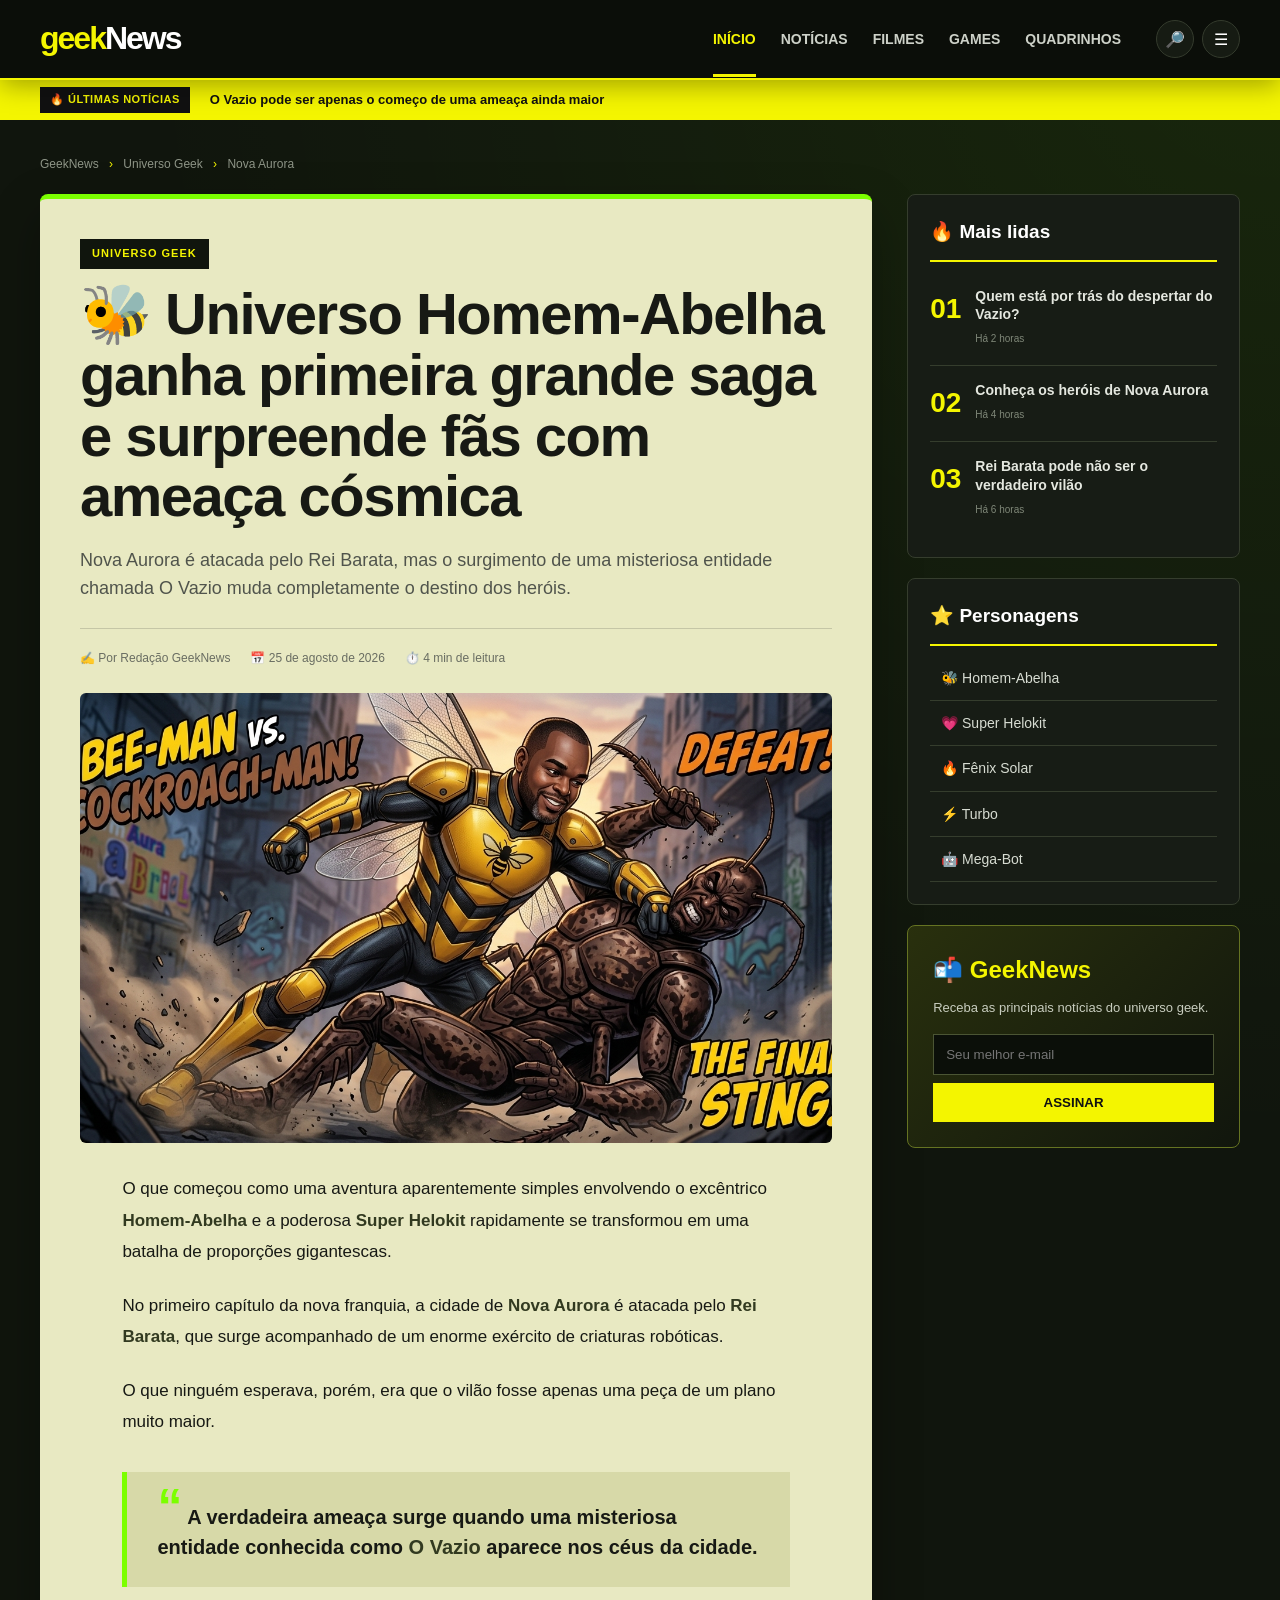
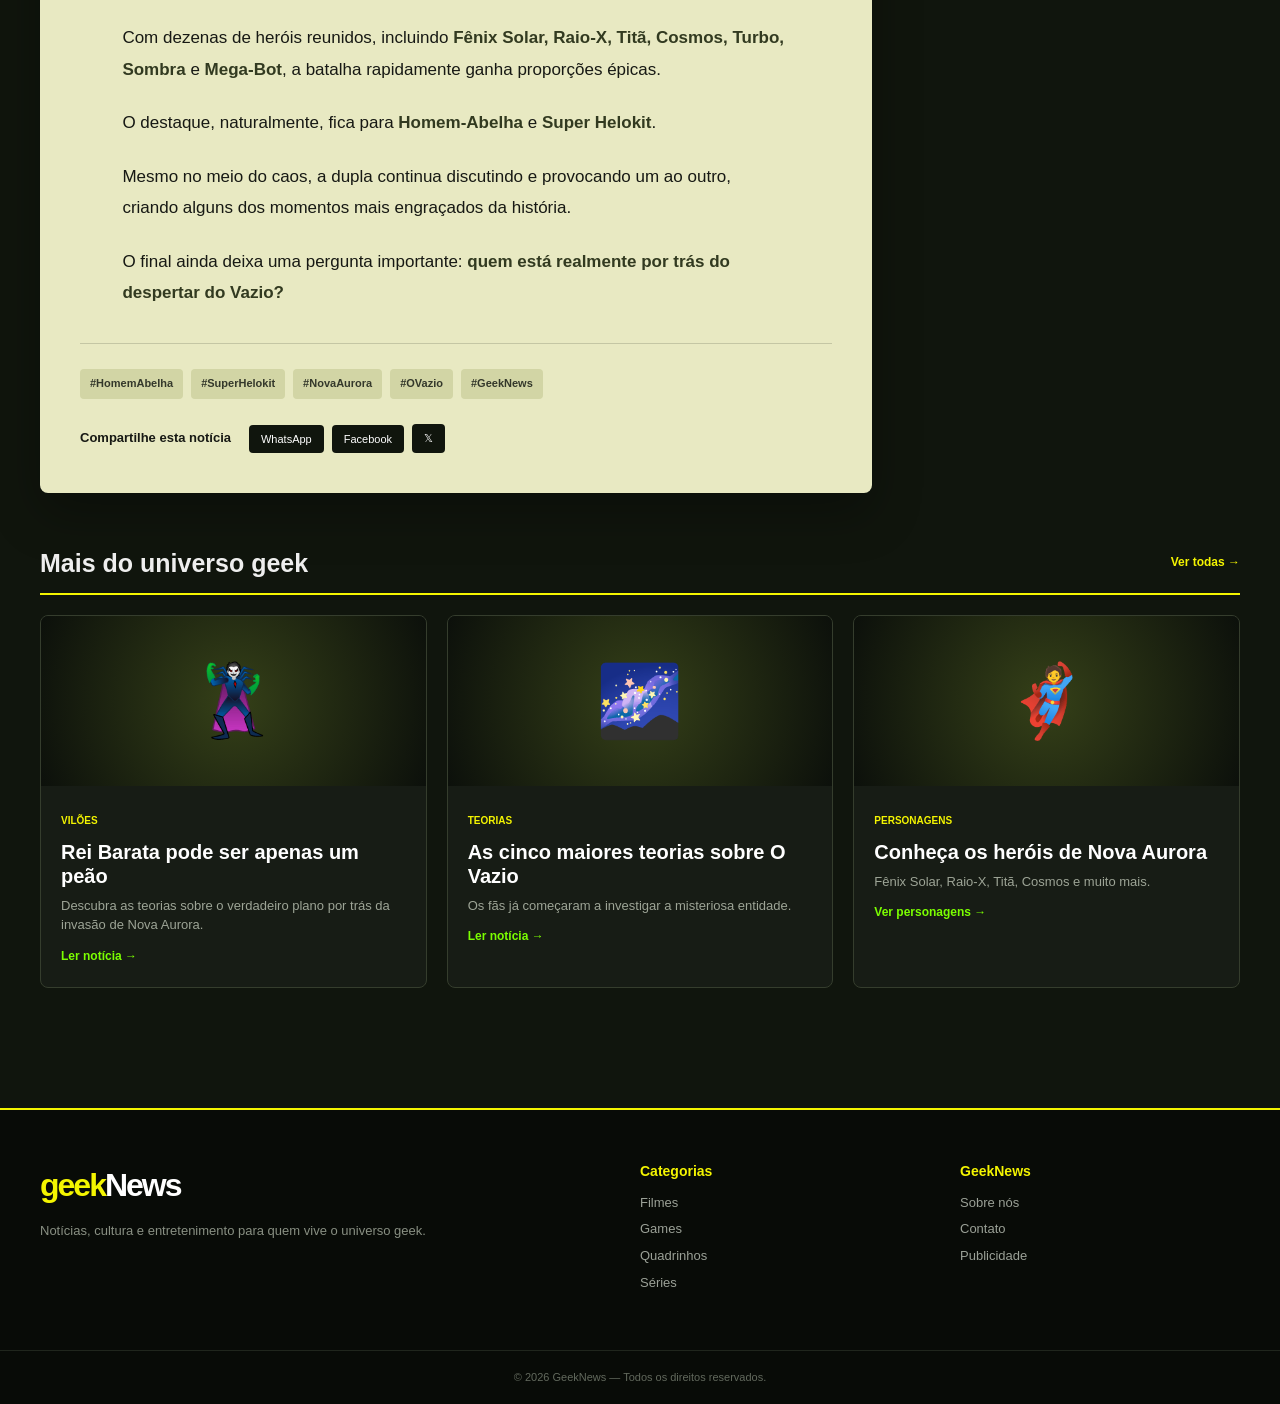
==== html/index.html @ ea69d35d "Atualização do site GeekNews Atualizando pagina Index e pagina 1." ====
<!DOCTYPE html>
<html lang="pt-br">

<head>
    <meta charset="UTF-8">
    <meta name="viewport" content="width=device-width, initial-scale=1.0">

    <title>GeekNews | Universo Homem-Abelha</title>

    <link rel="icon" type="image/png" sizes="30x30" href="images/logoNews.png">
    <link rel="stylesheet" href="styles/estilo.css">

    <meta name="description"
        content="GeekNews — notícias, cultura pop, filmes, séries, games e histórias do universo geek.">
</head>

<body>

    <!-- CABEÇALHO -->

    <header class="topo">

        <div class="container cabecalho">

            <a href="index.html" class="logo">
                <span>geek</span>News
            </a>

            <nav class="menu-principal">

                <a href="index.html" class="ativo">Início</a>
                <a href="page1.html">Notícias</a>
                <a href="page2.html">Filmes</a>
                <a href="page3.html">Games</a>
                <a href="page4.html">Quadrinhos</a>

            </nav>

            <div class="acoes">

                <button class="botao-busca" aria-label="Pesquisar">
                    🔎
                </button>

                <button class="botao-menu" aria-label="Menu">
                    ☰
                </button>

            </div>

        </div>

    </header>


    <!-- BARRA DE ÚLTIMAS NOTÍCIAS -->

    <div class="breaking">

        <div class="container breaking-conteudo">

            <strong>🔥 ÚLTIMAS NOTÍCIAS</strong>

            <span>
                O Vazio pode ser apenas o começo de uma ameaça ainda maior
            </span>

        </div>

    </div>


    <!-- CONTEÚDO -->

    <main class="container principal">

        <!-- CAMINHO DA NOTÍCIA -->

        <div class="breadcrumb">

            GeekNews
            <span>›</span>
            Universo Geek
            <span>›</span>
            Nova Aurora

        </div>


        <div class="layout">


            <!-- NOTÍCIA PRINCIPAL -->

            <article class="noticia">

                <div class="categoria">
                    UNIVERSO GEEK
                </div>

                <h1>
                    🐝 Universo Homem-Abelha ganha primeira grande saga e surpreende fãs com ameaça cósmica
                </h1>

                <p class="subtitulo">
                    Nova Aurora é atacada pelo Rei Barata, mas o surgimento de uma misteriosa entidade chamada
                    O Vazio muda completamente o destino dos heróis.
                </p>


                <div class="informacoes">

                    <span>✍️ Por Redação GeekNews</span>

                    <span>📅 25 de agosto de 2026</span>

                    <span>⏱️ 4 min de leitura</span>

                </div>


                <!-- IMAGEM -->

                <div class="imagem-noticia">

                    <img
                        src="images/homeAbelha.jpg"
                        alt="Homem-Abelha e Super Helokit enfrentando uma ameaça em Nova Aurora">

                </div>


                <!-- TEXTO -->

                <div class="texto">

                    <p>
                        O que começou como uma aventura aparentemente simples envolvendo o excêntrico
                        <strong>Homem-Abelha</strong> e a poderosa <strong>Super Helokit</strong>
                        rapidamente se transformou em uma batalha de proporções gigantescas.
                    </p>

                    <p>
                        No primeiro capítulo da nova franquia, a cidade de
                        <strong>Nova Aurora</strong> é atacada pelo
                        <strong>Rei Barata</strong>, que surge acompanhado de um enorme exército
                        de criaturas robóticas.
                    </p>

                    <p>
                        O que ninguém esperava, porém, era que o vilão fosse apenas uma peça
                        de um plano muito maior.
                    </p>


                    <div class="citacao">

                        <span>“</span>

                        A verdadeira ameaça surge quando uma misteriosa entidade conhecida como
                        <strong>O Vazio</strong> aparece nos céus da cidade.

                    </div>


                    <p>
                        Com dezenas de heróis reunidos, incluindo
                        <strong>Fênix Solar, Raio-X, Titã, Cosmos, Turbo, Sombra</strong>
                        e <strong>Mega-Bot</strong>, a batalha rapidamente ganha proporções épicas.
                    </p>

                    <p>
                        O destaque, naturalmente, fica para
                        <strong>Homem-Abelha</strong> e
                        <strong>Super Helokit</strong>.
                    </p>

                    <p>
                        Mesmo no meio do caos, a dupla continua discutindo e provocando um ao outro,
                        criando alguns dos momentos mais engraçados da história.
                    </p>

                    <p>
                        O final ainda deixa uma pergunta importante:
                        <strong>quem está realmente por trás do despertar do Vazio?</strong>
                    </p>

                </div>


                <!-- TAGS -->

                <div class="tags">

                    <span>#HomemAbelha</span>
                    <span>#SuperHelokit</span>
                    <span>#NovaAurora</span>
                    <span>#OVazio</span>
                    <span>#GeekNews</span>

                </div>


                <!-- COMPARTILHAMENTO -->

                <div class="compartilhar">

                    <strong>Compartilhe esta notícia</strong>

                    <button>WhatsApp</button>
                    <button>Facebook</button>
                    <button>𝕏</button>

                </div>

            </article>


            <!-- SIDEBAR -->

            <aside class="sidebar">


                <!-- MAIS LIDAS -->

                <section class="box-sidebar">

                    <h2>🔥 Mais lidas</h2>

                    <article class="mini-noticia">

                        <span>01</span>

                        <div>
                            <h3>
                                Quem está por trás do despertar do Vazio?
                            </h3>

                            <small>
                                Há 2 horas
                            </small>
                        </div>

                    </article>


                    <article class="mini-noticia">

                        <span>02</span>

                        <div>
                            <h3>
                                Conheça os heróis de Nova Aurora
                            </h3>

                            <small>
                                Há 4 horas
                            </small>
                        </div>

                    </article>


                    <article class="mini-noticia">

                        <span>03</span>

                        <div>
                            <h3>
                                Rei Barata pode não ser o verdadeiro vilão
                            </h3>

                            <small>
                                Há 6 horas
                            </small>
                        </div>

                    </article>

                </section>


                <!-- PERSONAGENS -->

                <section class="box-sidebar personagens">

                    <h2>⭐ Personagens</h2>

                    <a href="#">
                        🐝 Homem-Abelha
                    </a>

                    <a href="#">
                        💗 Super Helokit
                    </a>

                    <a href="#">
                        🔥 Fênix Solar
                    </a>

                    <a href="#">
                        ⚡ Turbo
                    </a>

                    <a href="#">
                        🤖 Mega-Bot
                    </a>

                </section>


                <!-- NEWSLETTER -->

                <section class="newsletter">

                    <h2>📬 GeekNews</h2>

                    <p>
                        Receba as principais notícias do universo geek.
                    </p>

                    <input
                        type="email"
                        placeholder="Seu melhor e-mail">

                    <button>
                        ASSINAR
                    </button>

                </section>

            </aside>

        </div>


        <!-- OUTRAS NOTÍCIAS -->

        <section class="outras-noticias">

            <div class="titulo-secao">

                <h2>Mais do universo geek</h2>

                <a href="#">
                    Ver todas →
                </a>

            </div>


            <div class="cards">


                <article class="card">

                    <div class="card-imagem">
                        🦹
                    </div>

                    <div class="card-conteudo">

                        <span>VILÕES</span>

                        <h3>
                            Rei Barata pode ser apenas um peão
                        </h3>

                        <p>
                            Descubra as teorias sobre o verdadeiro plano
                            por trás da invasão de Nova Aurora.
                        </p>

                        <a href="#">
                            Ler notícia →
                        </a>

                    </div>

                </article>


                <article class="card">

                    <div class="card-imagem">
                        🌌
                    </div>

                    <div class="card-conteudo">

                        <span>TEORIAS</span>

                        <h3>
                            As cinco maiores teorias sobre O Vazio
                        </h3>

                        <p>
                            Os fãs já começaram a investigar a misteriosa
                            entidade.
                        </p>

                        <a href="#">
                            Ler notícia →
                        </a>

                    </div>

                </article>


                <article class="card">

                    <div class="card-imagem">
                        🦸
                    </div>

                    <div class="card-conteudo">

                        <span>PERSONAGENS</span>

                        <h3>
                            Conheça os heróis de Nova Aurora
                        </h3>

                        <p>
                            Fênix Solar, Raio-X, Titã, Cosmos e muito mais.
                        </p>

                        <a href="#">
                            Ver personagens →
                        </a>

                    </div>

                </article>

            </div>

        </section>

    </main>


    <!-- RODAPÉ -->

    <footer>

        <div class="container footer-conteudo">

            <div>

                <div class="logo">
                    <span>geek</span>News
                </div>

                <p>
                    Notícias, cultura e entretenimento para quem vive
                    o universo geek.
                </p>

            </div>


            <div>

                <h3>Categorias</h3>

                <a href="#">Filmes</a>
                <a href="#">Games</a>
                <a href="#">Quadrinhos</a>
                <a href="#">Séries</a>

            </div>


            <div>

                <h3>GeekNews</h3>

                <a href="#">Sobre nós</a>
                <a href="#">Contato</a>
                <a href="#">Publicidade</a>

            </div>

        </div>


        <div class="copyright">

            © 2026 GeekNews — Todos os direitos reservados.

        </div>

    </footer>

</body>

</html>
---- html/styles/estilo.css ----
:root {

    --cor-principal: #10150d;
    --cor-secundaria: #f4f500;
    --cor-destaque: #7bff00;

    --cor-fundo: #e8e9c2;

    --cor-texto: #171914;
    --cor-texto-claro: #eeeeee;
    --cor-texto-suave: #aeb4a7;

    --cor-painel: #171c15;
    --cor-painel-2: #20261c;

    --cor-borda: #353d2d;

    --cor-botoes: #f4f500;

    --curvatura: 8px;

    --largura: 1200px;
}


/* =========================
   RESET
========================= */

* {
    margin: 0;
    padding: 0;
    box-sizing: border-box;
}


html {
    scroll-behavior: smooth;
}


body {

    margin: 0;

    background:
        radial-gradient(
            circle at top right,
            rgba(123, 255, 0, 0.08),
            transparent 35%
        ),
        var(--cor-principal);

    color: var(--cor-texto-claro);

    font-family:
        Arial,
        Helvetica,
        sans-serif;

    line-height: 1.6;
}


img {
    max-width: 100%;
    display: block;
}


a {
    color: inherit;
    text-decoration: none;
}


button {
    font-family: inherit;
    cursor: pointer;
}


.container {

    width: min(
        var(--largura),
        calc(100% - 40px)
    );

    margin: auto;
}


/* =========================
   HEADER
========================= */

.topo {

    position: sticky;

    top: 0;

    z-index: 100;

    background: #0b0e09;

    border-bottom:
        2px solid var(--cor-secundaria);

    box-shadow:
        0 5px 25px rgba(0, 0, 0, .35);
}


.cabecalho {

    min-height: 78px;

    display: flex;

    align-items: center;

    gap: 35px;
}


/* LOGO */

.logo {

    font-size: 32px;

    font-weight: 900;

    letter-spacing: -2px;

    white-space: nowrap;

    color: white;
}


.logo span {

    color: white;
}


.logo::first-letter {

    color: var(--cor-secundaria);
}


.logo span {

    color: var(--cor-secundaria);
}


/* MENU */

.menu-principal {

    display: flex;

    align-items: center;

    gap: 25px;

    margin-left: auto;
}


.menu-principal a {

    position: relative;

    padding: 27px 0;

    color: #cdd1c8;

    font-size: 14px;

    font-weight: 700;

    text-transform: uppercase;
}


.menu-principal a:hover,
.menu-principal a.ativo {

    color: var(--cor-secundaria);
}


.menu-principal a.ativo::after {

    content: "";

    position: absolute;

    bottom: 0;

    left: 0;

    width: 100%;

    height: 3px;

    background: var(--cor-secundaria);
}


/* AÇÕES */

.acoes {

    display: flex;

    gap: 8px;
}


.botao-busca,
.botao-menu {

    width: 38px;

    height: 38px;

    border: 1px solid #343b2d;

    border-radius: 50%;

    background: #161b13;

    color: white;

    font-size: 16px;
}


.botao-busca:hover,
.botao-menu:hover {

    background: var(--cor-secundaria);

    color: #111;
}


/* =========================
   BREAKING NEWS
========================= */

.breaking {

    background: var(--cor-secundaria);

    color: #111;

    font-size: 13px;

    font-weight: 600;
}


.breaking-conteudo {

    min-height: 40px;

    display: flex;

    align-items: center;

    gap: 20px;
}


.breaking strong {

    background: #111;

    color: var(--cor-secundaria);

    padding: 4px 10px;

    font-size: 11px;

    letter-spacing: .5px;
}


/* =========================
   MAIN
========================= */

.principal {

    padding-top: 35px;

    padding-bottom: 70px;
}


/* BREADCRUMB */

.breadcrumb {

    color: #8e9587;

    font-size: 12px;

    margin-bottom: 20px;
}


.breadcrumb span {

    color: var(--cor-secundaria);

    margin: 0 7px;
}


/* =========================
   LAYOUT
========================= */

.layout {

    display: grid;

    grid-template-columns:
        minmax(0, 2fr)
        minmax(280px, .8fr);

    gap: 35px;

    align-items: start;
}


/* =========================
   NOTÍCIA
========================= */

.noticia {

    background: var(--cor-fundo);

    color: var(--cor-texto);

    padding: 40px;

    border-radius: var(--curvatura);

    border-top:
        5px solid var(--cor-destaque);

    box-shadow:
        0 20px 50px rgba(0, 0, 0, .3);
}


/* CATEGORIA */

.categoria {

    display: inline-block;

    background: var(--cor-principal);

    color: var(--cor-secundaria);

    padding: 6px 12px;

    font-size: 11px;

    font-weight: 900;

    letter-spacing: 1px;

    margin-bottom: 15px;
}


/* TÍTULO */

.noticia h1 {

    font-size: clamp(
        34px,
        5vw,
        58px
    );

    line-height: 1.05;

    letter-spacing: -1.5px;

    margin-bottom: 20px;
}


.subtitulo {

    color: #50544c;

    font-size: 18px;

    line-height: 1.55;

    margin-bottom: 20px;

    border-bottom: 1px solid #c5c6a6;

    padding-bottom: 25px;
}


/* INFORMAÇÕES */

.informacoes {

    display: flex;

    flex-wrap: wrap;

    gap: 20px;

    color: #696d62;

    font-size: 12px;

    margin-bottom: 25px;
}


/* IMAGEM */

.imagem-noticia {

    width: 100%;

    min-height: 400px;

    margin-bottom: 30px;

    overflow: hidden;

    border-radius: 6px;

    background: #222;
}


.imagem-noticia img {

    width: 100%;

    height: 450px;

    object-fit: cover;
}


/* TEXTO */

.texto {

    max-width: 75ch;

    margin: auto;
}


.texto p {

    width: auto;

    margin-bottom: 22px;

    font-size: 17px;

    line-height: 1.85;
}


.texto strong {

    color: #323a20;
}


/* CITAÇÃO */

.citacao {

    margin: 35px 0;

    padding: 25px 30px;

    background: #d7d9a8;

    border-left:
        5px solid var(--cor-destaque);

    font-size: 20px;

    font-weight: 600;

    line-height: 1.5;
}


.citacao span {

    font-size: 50px;

    line-height: 20px;

    color: var(--cor-destaque);
}


/* TAGS */

.tags {

    display: flex;

    flex-wrap: wrap;

    gap: 8px;

    margin-top: 35px;

    padding-top: 25px;

    border-top: 1px solid #c4c6a4;
}


.tags span {

    background: #d2d5a5;

    color: #34382b;

    padding: 6px 10px;

    border-radius: 4px;

    font-size: 11px;

    font-weight: 700;
}


/* COMPARTILHAR */

.compartilhar {

    display: flex;

    align-items: center;

    flex-wrap: wrap;

    gap: 8px;

    margin-top: 25px;
}


.compartilhar strong {

    margin-right: 10px;

    font-size: 13px;
}


.compartilhar button {

    border: 0;

    background: var(--cor-principal);

    color: white;

    padding: 8px 12px;

    border-radius: 4px;

    font-size: 11px;
}


.compartilhar button:hover {

    background: var(--cor-destaque);

    color: #111;
}


/* =========================
   SIDEBAR
========================= */

.sidebar {

    display: flex;

    flex-direction: column;

    gap: 20px;
}


.box-sidebar {

    background: var(--cor-painel);

    border:
        1px solid var(--cor-borda);

    padding: 22px;

    border-radius: var(--curvatura);
}


.box-sidebar h2 {

    font-size: 19px;

    color: white;

    border-bottom:
        2px solid var(--cor-secundaria);

    padding-bottom: 12px;

    margin-bottom: 10px;
}


/* MAIS LIDAS */

.mini-noticia {

    display: flex;

    gap: 14px;

    padding: 15px 0;

    border-bottom:
        1px solid var(--cor-borda);
}


.mini-noticia:last-child {

    border-bottom: 0;
}


.mini-noticia > span {

    font-size: 28px;

    font-weight: 900;

    color: var(--cor-secundaria);
}


.mini-noticia h3 {

    color: #e4e7df;

    font-size: 14px;

    line-height: 1.35;
}


.mini-noticia small {

    color: #7f8778;

    font-size: 10px;
}


/* PERSONAGENS */

.personagens a {

    display: block;

    padding: 11px;

    border-bottom:
        1px solid var(--cor-borda);

    color: #d7dcd2;

    font-size: 14px;
}


.personagens a:hover {

    color: var(--cor-secundaria);

    padding-left: 16px;
}


/* NEWSLETTER */

.newsletter {

    padding: 25px;

    background:
        linear-gradient(
            135deg,
            #29300d,
            #11160d
        );

    border:
        1px solid #657322;

    border-radius: var(--curvatura);
}


.newsletter h2 {

    color: var(--cor-secundaria);

    margin-bottom: 8px;
}


.newsletter p {

    color: #c8cdbf;

    font-size: 13px;

    margin-bottom: 15px;
}


.newsletter input {

    width: 100%;

    padding: 12px;

    border: 1px solid #4b5534;

    background: #0b0f09;

    color: white;

    outline: none;

    margin-bottom: 8px;
}


.newsletter button {

    width: 100%;

    padding: 12px;

    border: 0;

    background: var(--cor-secundaria);

    font-weight: 900;

    color: #111;
}


/* =========================
   MAIS NOTÍCIAS
========================= */

.outras-noticias {

    margin-top: 50px;
}


.titulo-secao {

    display: flex;

    justify-content: space-between;

    align-items: center;

    border-bottom:
        2px solid var(--cor-secundaria);

    margin-bottom: 20px;

    padding-bottom: 10px;
}


.titulo-secao h2 {

    font-size: 25px;
}


.titulo-secao a {

    color: var(--cor-secundaria);

    font-size: 12px;

    font-weight: 700;
}


.cards {

    display: grid;

    grid-template-columns:
        repeat(3, 1fr);

    gap: 20px;
}


.card {

    background: var(--cor-painel);

    border:
        1px solid var(--cor-borda);

    border-radius: var(--curvatura);

    overflow: hidden;

    transition:
        transform .2s,
        border-color .2s;
}


.card:hover {

    transform: translateY(-5px);

    border-color: var(--cor-secundaria);
}


.card-imagem {

    height: 170px;

    display: grid;

    place-items: center;

    font-size: 70px;

    background:
        radial-gradient(
            circle,
            #354018,
            #0c100b
        );
}


.card-conteudo {

    padding: 20px;
}


.card-conteudo > span {

    color: var(--cor-secundaria);

    font-size: 10px;

    font-weight: 900;
}


.card h3 {

    color: white;

    font-size: 20px;

    line-height: 1.2;

    margin: 8px 0;
}


.card p {

    color: #9da496;

    font-size: 13px;

    line-height: 1.5;
}


.card a {

    display: inline-block;

    margin-top: 12px;

    color: var(--cor-destaque);

    font-size: 12px;

    font-weight: 800;
}


/* =========================
   FOOTER
========================= */

footer {

    background: #080b07;

    border-top:
        2px solid var(--cor-secundaria);

    margin-top: 50px;
}


.footer-conteudo {

    padding: 50px 0;

    display: grid;

    grid-template-columns:
        2fr 1fr 1fr;

    gap: 40px;
}


.footer-conteudo p {

    max-width: 400px;

    color: #899083;

    font-size: 13px;

    margin-top: 10px;
}


.footer-conteudo h3 {

    color: var(--cor-secundaria);

    margin-bottom: 10px;

    font-size: 14px;
}


.footer-conteudo a {

    display: block;

    color: #9ba197;

    font-size: 13px;

    margin-bottom: 6px;
}


.footer-conteudo a:hover {

    color: white;
}


.copyright {

    padding: 18px;

    text-align: center;

    border-top: 1px solid #20261d;

    color: #62695d;

    font-size: 11px;
}


/* =========================
   RESPONSIVIDADE
========================= */

@media (max-width: 950px) {

    .menu-principal {

        gap: 12px;
    }

    .menu-principal a {

        font-size: 11px;
    }

    .layout {

        grid-template-columns: 1fr;
    }

    .sidebar {

        display: grid;

        grid-template-columns:
            1fr 1fr;
    }

    .newsletter {

        grid-column: span 2;
    }

}


@media (max-width: 700px) {

    .container {

        width:
            calc(100% - 25px);
    }


    .cabecalho {

        min-height: 65px;
    }


    .menu-principal {

        display: none;
    }


    .logo {

        font-size: 27px;
    }


    .breaking-conteudo {

        flex-direction: column;

        align-items: flex-start;

        gap: 5px;

        padding: 8px 0;
    }


    .noticia {

        padding: 22px;
    }


    .noticia h1 {

        font-size: 35px;
    }


    .subtitulo {

        font-size: 16px;
    }


    .imagem-noticia {

        min-height: 250px;
    }


    .imagem-noticia img {

        height: 280px;
    }


    .texto p {

        font-size: 16px;
    }


    .sidebar {

        grid-template-columns: 1fr;
    }


    .newsletter {

        grid-column: auto;
    }


    .cards {

        grid-template-columns: 1fr;
    }


    .footer-conteudo {

        grid-template-columns: 1fr;

        padding: 35px 0;
    }

}
/* Container do Carrossel */
.carrossel-container {
    position: relative;
    display: flex;
    align-items: center;
    max-width: 100%;
}

.carrossel-track-container {
    overflow: hidden;
    width: 100%;
}

.grid-noticias {
    display: flex;
    gap: 20px;
    transition: transform 0.4s ease-in-out;
}

/* Garante tamanho uniforme dos Cards */
.card {
    min-width: calc(33.333% - 14px); /* Exibe 3 por vez no Desktop */
    box-sizing: border-box;
}

/* Botões de Navegação */
.carrossel-btn {
    position: absolute;
    top: 50%;
    transform: translateY(-50%);
    background: rgba(0, 0, 0, 0.7);
    color: #fff;
    border: none;
    font-size: 1.5rem;
    padding: 10px 15px;
    cursor: pointer;
    z-index: 10;
    border-radius: 50%;
}

.btn-prev { left: -15px; }
.btn-next { right: -15px; }

/* Responsividade para Telas Menores */
@media (max-width: 768px) {
    .card {
        min-width: 100%; /* Exibe 1 notícia por vez no Mobile */
    }
}
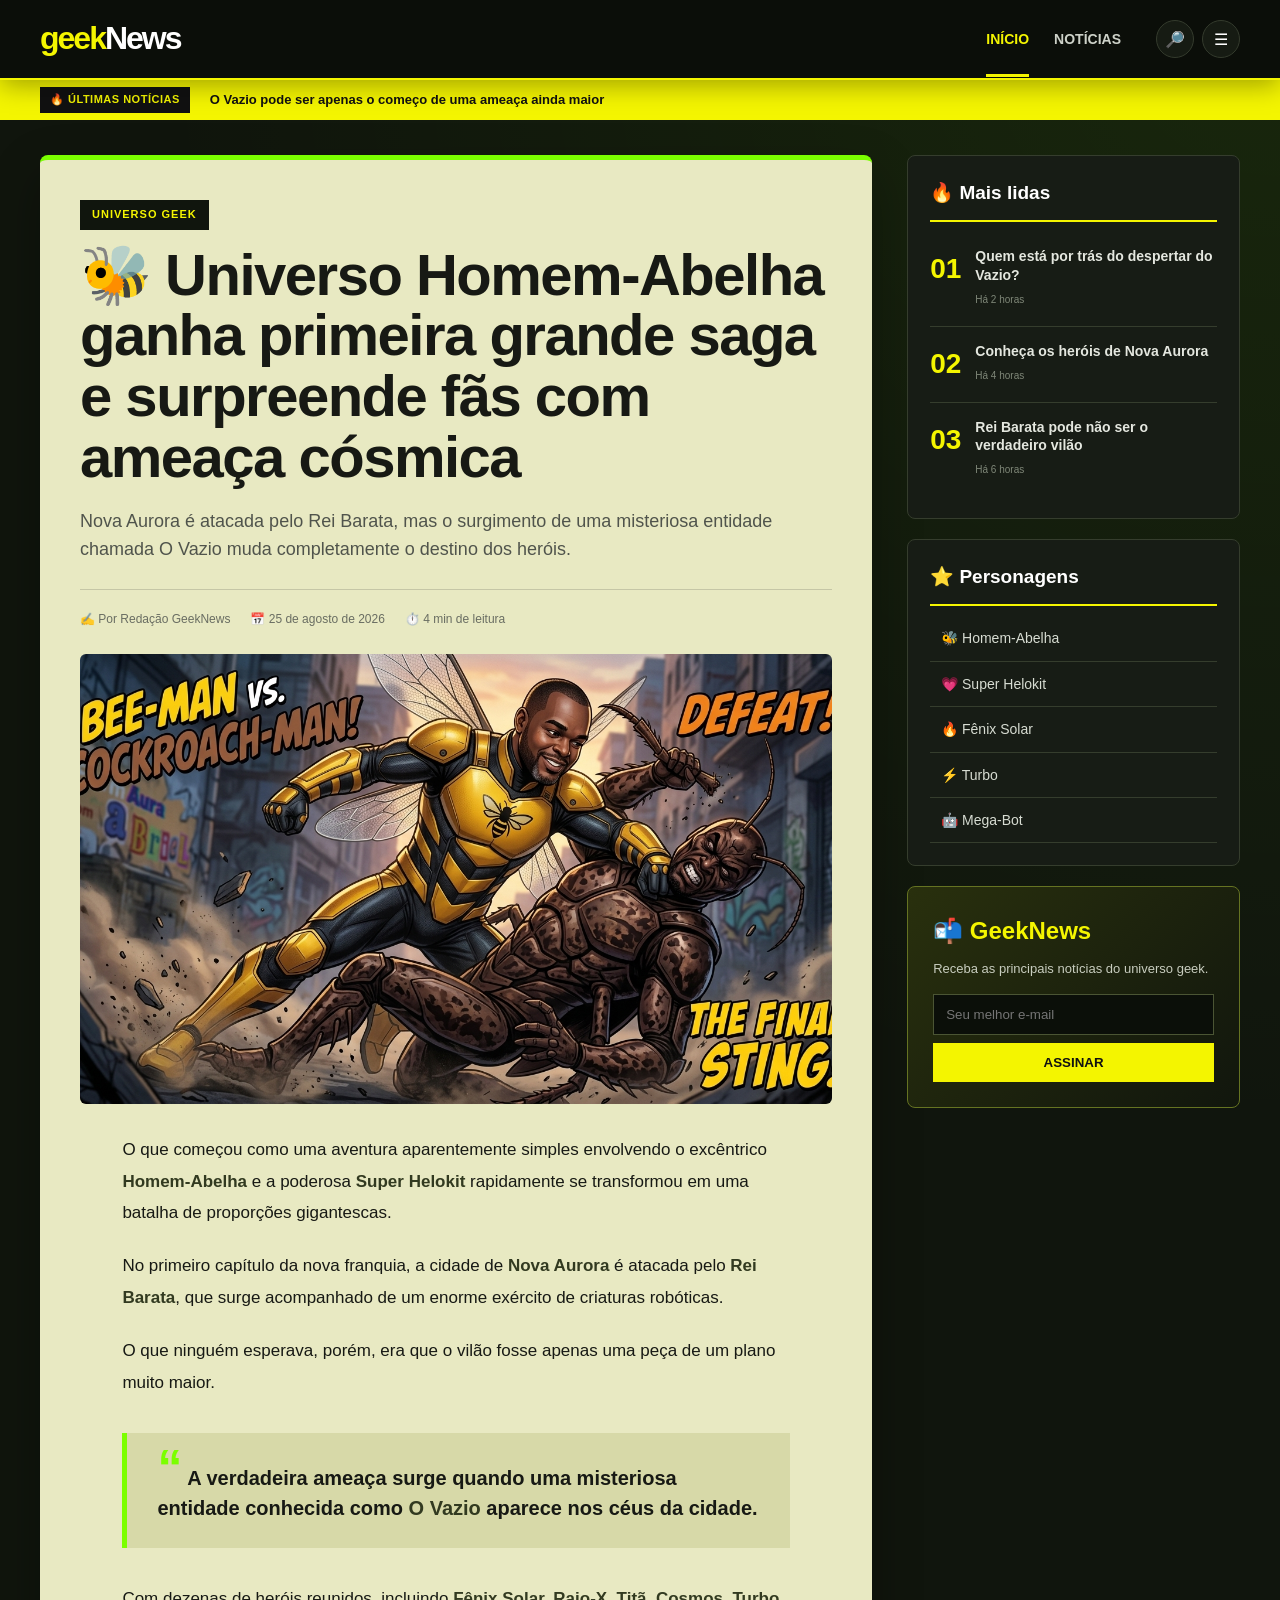
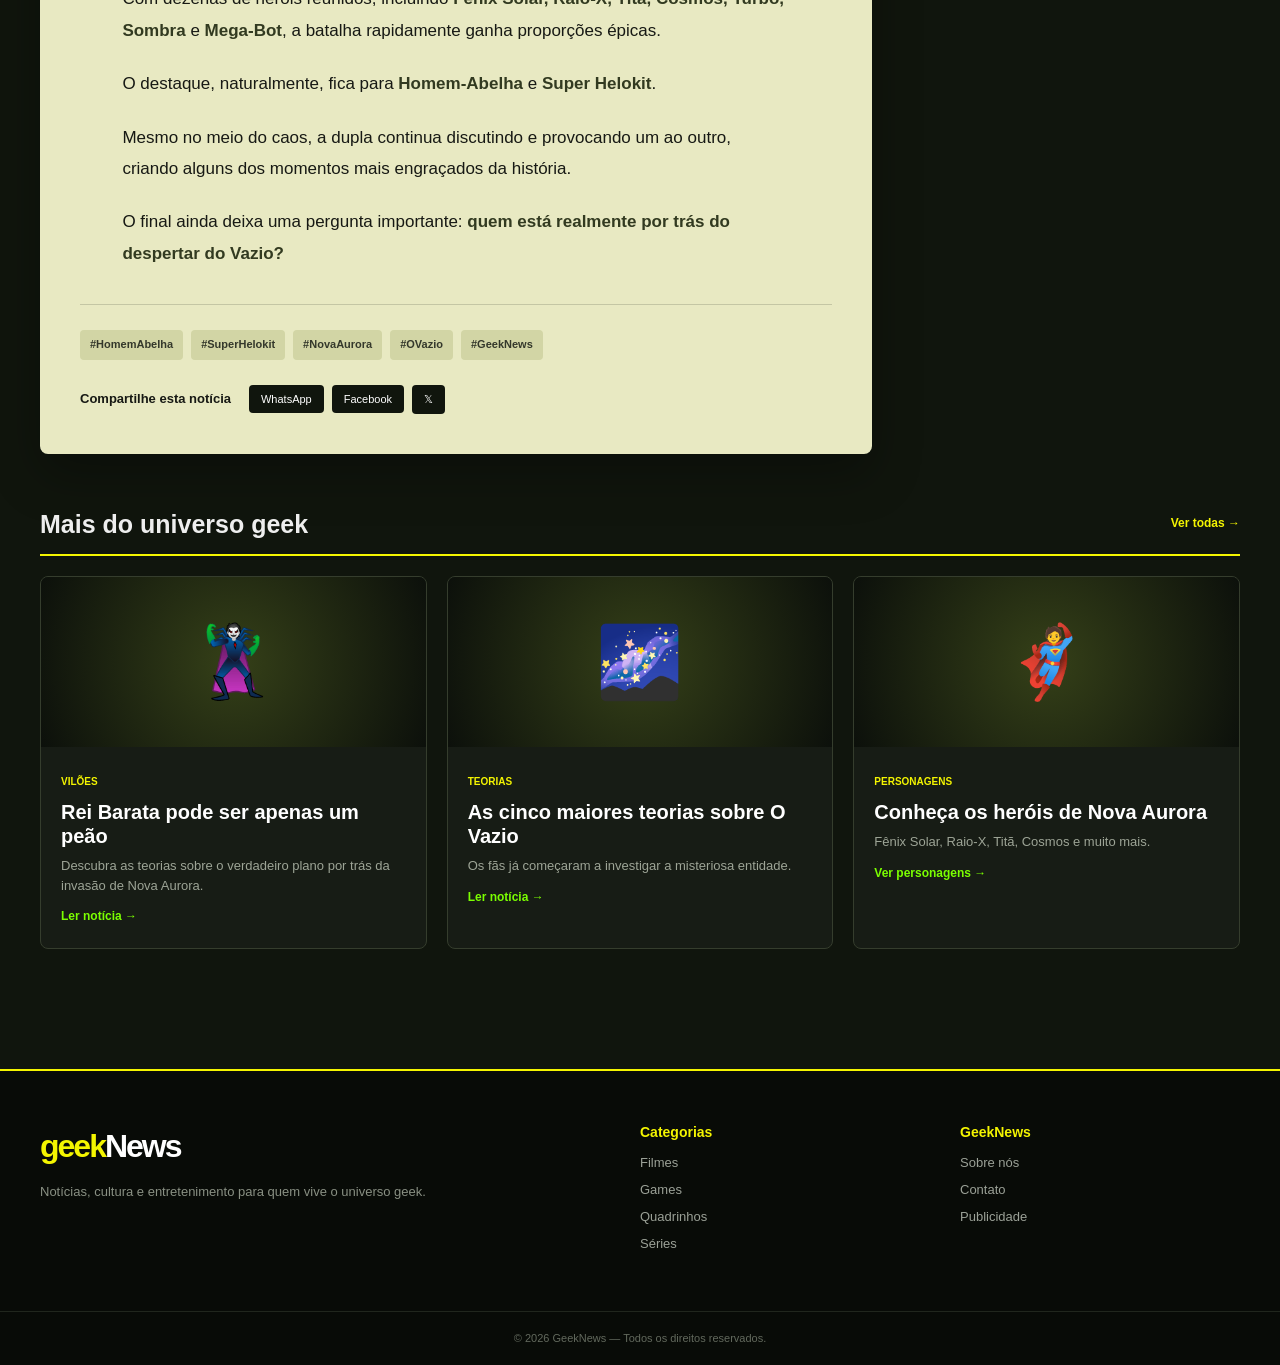
==== commit 60e38bee: "Atualizações na segunda pagina mudança no article e main." ====
--- a/html/index.html
+++ b/html/index.html
@@ -30,9 +30,6 @@
 
                 <a href="index.html" class="ativo">Início</a>
                 <a href="page1.html">Notícias</a>
-                <a href="page2.html">Filmes</a>
-                <a href="page3.html">Games</a>
-                <a href="page4.html">Quadrinhos</a>
 
             </nav>
 
@@ -74,17 +71,6 @@
 
     <main class="container principal">
 
-        <!-- CAMINHO DA NOTÍCIA -->
-
-        <div class="breadcrumb">
-
-            GeekNews
-            <span>›</span>
-            Universo Geek
-            <span>›</span>
-            Nova Aurora
-
-        </div>
 
 
         <div class="layout">
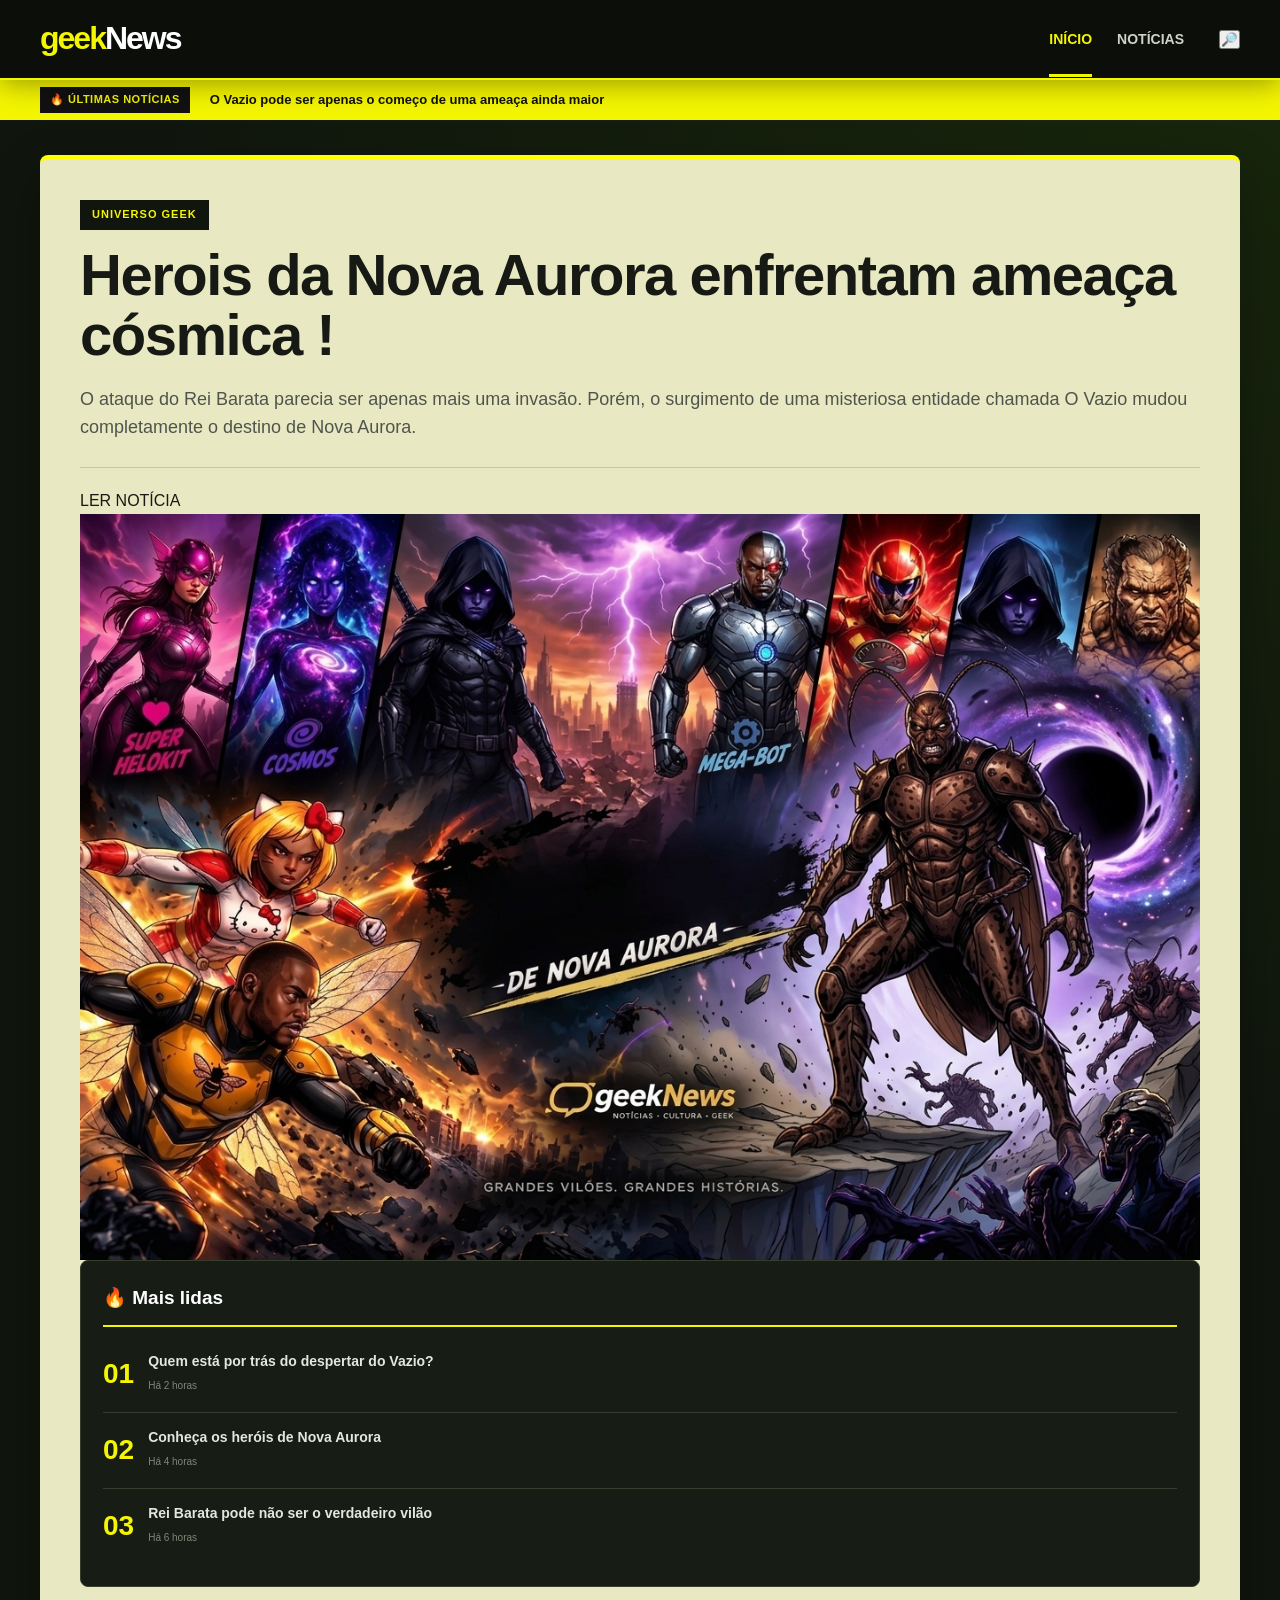
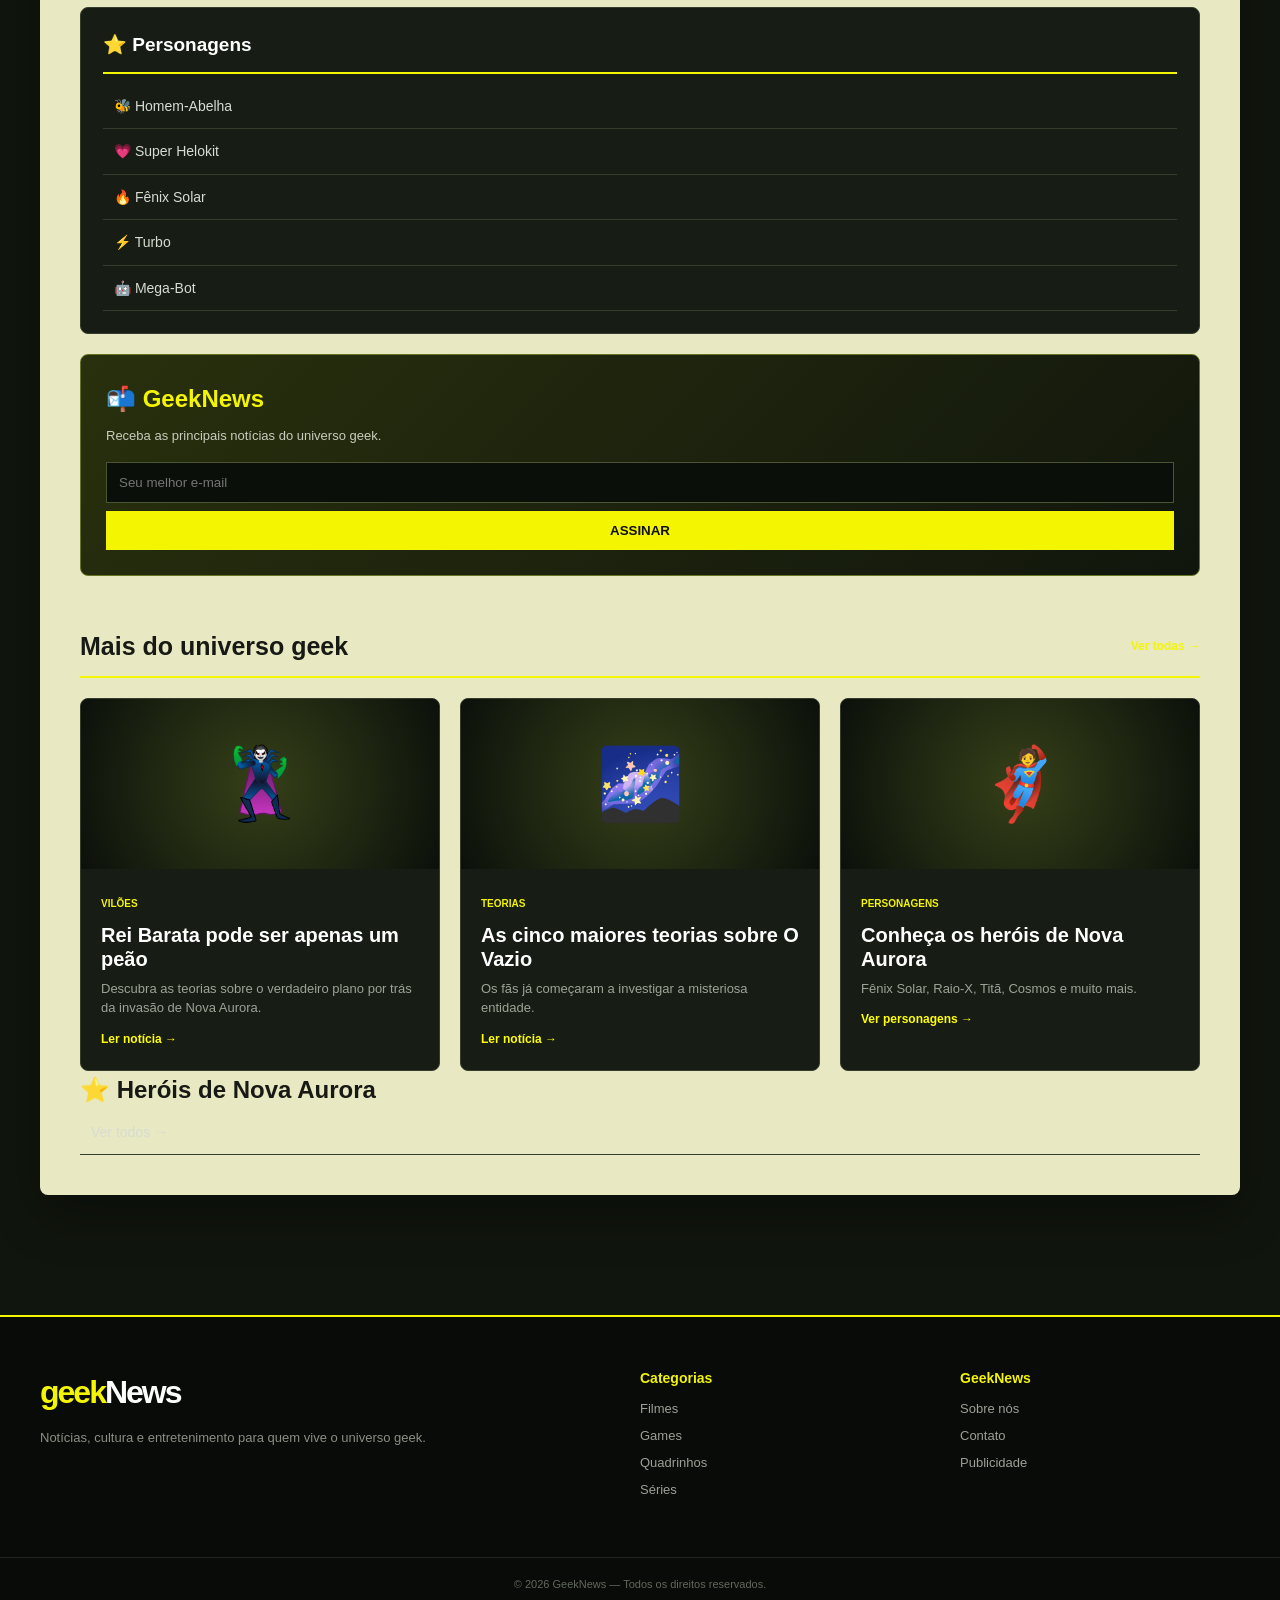
==== commit bb3d0ada: "Atualizações nas paginas atualização na pagina principal index e adicionando mais paginas de noticia" ====
--- a/html/index.html
+++ b/html/index.html
@@ -2,21 +2,22 @@
 <html lang="pt-br">
 
 <head>
+
     <meta charset="UTF-8">
+
     <meta name="viewport" content="width=device-width, initial-scale=1.0">
 
-    <title>GeekNews | Universo Homem-Abelha</title>
-
-    <link rel="icon" type="image/png" sizes="30x30" href="images/logoNews.png">
+    <title>GeekNews | Notícias Geek</title>
+
+    <link rel="icon" type="image/png" href="images/logoNews.png">
+
     <link rel="stylesheet" href="styles/estilo.css">
 
-    <meta name="description"
-        content="GeekNews — notícias, cultura pop, filmes, séries, games e histórias do universo geek.">
 </head>
 
+
 <body>
 
-    <!-- CABEÇALHO -->
 
     <header class="topo">
 
@@ -26,28 +27,28 @@
                 <span>geek</span>News
             </a>
 
+
             <nav class="menu-principal">
 
-                <a href="index.html" class="ativo">Início</a>
-                <a href="page1.html">Notícias</a>
+                <a href="index.html" class="ativo">
+                    Início
+                </a>
+
+                <a href="page1.html">
+                    Notícias
+                </a>
 
             </nav>
 
-            <div class="acoes">
-
-                <button class="botao-busca" aria-label="Pesquisar">
-                    🔎
-                </button>
-
-                <button class="botao-menu" aria-label="Menu">
-                    ☰
-                </button>
-
-            </div>
+
+            <button class="pesquisa">
+                🔎
+            </button>
 
         </div>
 
     </header>
+
 
 
     <!-- BARRA DE ÚLTIMAS NOTÍCIAS -->
@@ -67,142 +68,52 @@
     </div>
 
 
-    <!-- CONTEÚDO -->
 
     <main class="container principal">
 
-
-
-        <div class="layout">
-
-
-            <!-- NOTÍCIA PRINCIPAL -->
-
-            <article class="noticia">
-
-                <div class="categoria">
-                    UNIVERSO GEEK
-                </div>
-
-                <h1>
-                    🐝 Universo Homem-Abelha ganha primeira grande saga e surpreende fãs com ameaça cósmica
-                </h1>
-
-                <p class="subtitulo">
-                    Nova Aurora é atacada pelo Rei Barata, mas o surgimento de uma misteriosa entidade chamada
-                    O Vazio muda completamente o destino dos heróis.
-                </p>
-
-
-                <div class="informacoes">
-
-                    <span>✍️ Por Redação GeekNews</span>
-
-                    <span>📅 25 de agosto de 2026</span>
-
-                    <span>⏱️ 4 min de leitura</span>
-
-                </div>
-
-
-                <!-- IMAGEM -->
-
-                <div class="imagem-noticia">
-
-                    <img
-                        src="images/homeAbelha.jpg"
-                        alt="Homem-Abelha e Super Helokit enfrentando uma ameaça em Nova Aurora">
-
-                </div>
-
-
-                <!-- TEXTO -->
-
-                <div class="texto">
-
-                    <p>
-                        O que começou como uma aventura aparentemente simples envolvendo o excêntrico
-                        <strong>Homem-Abelha</strong> e a poderosa <strong>Super Helokit</strong>
-                        rapidamente se transformou em uma batalha de proporções gigantescas.
+        <article class="noticia">
+
+            <!-- DESTAQUE PRINCIPAL -->
+
+            <section class="destaque">
+
+                <div class="destaque-texto">
+
+                    <span class="categoria">
+                        UNIVERSO GEEK
+                    </span>
+
+
+                    <h1>Herois da Nova Aurora
+                        enfrentam ameaça cósmica !
+
+                    </h1>
+
+
+                    <p class="subtitulo">
+
+                        O ataque do Rei Barata parecia ser apenas
+                        mais uma invasão. Porém, o surgimento de
+                        uma misteriosa entidade chamada O Vazio
+                        mudou completamente o destino de Nova Aurora.
+
                     </p>
 
-                    <p>
-                        No primeiro capítulo da nova franquia, a cidade de
-                        <strong>Nova Aurora</strong> é atacada pelo
-                        <strong>Rei Barata</strong>, que surge acompanhado de um enorme exército
-                        de criaturas robóticas.
-                    </p>
-
-                    <p>
-                        O que ninguém esperava, porém, era que o vilão fosse apenas uma peça
-                        de um plano muito maior.
-                    </p>
-
-
-                    <div class="citacao">
-
-                        <span>“</span>
-
-                        A verdadeira ameaça surge quando uma misteriosa entidade conhecida como
-                        <strong>O Vazio</strong> aparece nos céus da cidade.
-
-                    </div>
-
-
-                    <p>
-                        Com dezenas de heróis reunidos, incluindo
-                        <strong>Fênix Solar, Raio-X, Titã, Cosmos, Turbo, Sombra</strong>
-                        e <strong>Mega-Bot</strong>, a batalha rapidamente ganha proporções épicas.
-                    </p>
-
-                    <p>
-                        O destaque, naturalmente, fica para
-                        <strong>Homem-Abelha</strong> e
-                        <strong>Super Helokit</strong>.
-                    </p>
-
-                    <p>
-                        Mesmo no meio do caos, a dupla continua discutindo e provocando um ao outro,
-                        criando alguns dos momentos mais engraçados da história.
-                    </p>
-
-                    <p>
-                        O final ainda deixa uma pergunta importante:
-                        <strong>quem está realmente por trás do despertar do Vazio?</strong>
-                    </p>
-
-                </div>
-
-
-                <!-- TAGS -->
-
-                <div class="tags">
-
-                    <span>#HomemAbelha</span>
-                    <span>#SuperHelokit</span>
-                    <span>#NovaAurora</span>
-                    <span>#OVazio</span>
-                    <span>#GeekNews</span>
-
-                </div>
-
-
-                <!-- COMPARTILHAMENTO -->
-
-                <div class="compartilhar">
-
-                    <strong>Compartilhe esta notícia</strong>
-
-                    <button>WhatsApp</button>
-                    <button>Facebook</button>
-                    <button>𝕏</button>
-
-                </div>
-
-            </article>
-
-
-            <!-- SIDEBAR -->
+
+                    <a href="page1.html" class="botao ativo">
+                        LER NOTÍCIA
+                    </a>
+
+                </div>
+
+
+                <div class="imagem">
+
+                    <img src="images/fotoPrincipalCareca.jpg" alt="Careca-Verso">
+
+                </div>
+
+            </section>
 
             <aside class="sidebar">
 
@@ -319,115 +230,135 @@
 
         </div>
 
-
-        <!-- OUTRAS NOTÍCIAS -->
-
-        <section class="outras-noticias">
-
-            <div class="titulo-secao">
-
-                <h2>Mais do universo geek</h2>
-
-                <a href="#">
-                    Ver todas →
-                </a>
-
-            </div>
-
-
-            <div class="cards">
-
-
-                <article class="card">
-
-                    <div class="card-imagem">
-                        🦹
-                    </div>
-
-                    <div class="card-conteudo">
-
-                        <span>VILÕES</span>
-
-                        <h3>
-                            Rei Barata pode ser apenas um peão
-                        </h3>
-
-                        <p>
-                            Descubra as teorias sobre o verdadeiro plano
-                            por trás da invasão de Nova Aurora.
-                        </p>
-
-                        <a href="#">
-                            Ler notícia →
-                        </a>
-
-                    </div>
-
-                </article>
-
-
-                <article class="card">
-
-                    <div class="card-imagem">
-                        🌌
-                    </div>
-
-                    <div class="card-conteudo">
-
-                        <span>TEORIAS</span>
-
-                        <h3>
-                            As cinco maiores teorias sobre O Vazio
-                        </h3>
-
-                        <p>
-                            Os fãs já começaram a investigar a misteriosa
-                            entidade.
-                        </p>
-
-                        <a href="#">
-                            Ler notícia →
-                        </a>
-
-                    </div>
-
-                </article>
-
-
-                <article class="card">
-
-                    <div class="card-imagem">
-                        🦸
-                    </div>
-
-                    <div class="card-conteudo">
-
-                        <span>PERSONAGENS</span>
-
-                        <h3>
-                            Conheça os heróis de Nova Aurora
-                        </h3>
-
-                        <p>
-                            Fênix Solar, Raio-X, Titã, Cosmos e muito mais.
-                        </p>
-
-                        <a href="#">
-                            Ver personagens →
-                        </a>
-
-                    </div>
-
-                </article>
-
-            </div>
-
-        </section>
+            <!-- NOTÍCIAS SECUNDÁRIAS -->
+            <section class="outras-noticias">
+
+                <div class="titulo-secao">
+
+                    <h2>Mais do universo geek</h2>
+
+                    <a href="#">
+                        Ver todas →
+                    </a>
+
+                </div>
+
+
+                <div class="cards">
+
+
+                    <article class="card">
+
+                        <div class="card-imagem">
+                            🦹
+                        </div>
+
+                        <div class="card-conteudo">
+
+                            <span>VILÕES</span>
+
+                            <h3>
+                                Rei Barata pode ser apenas um peão
+                            </h3>
+
+                            <p>
+                                Descubra as teorias sobre o verdadeiro plano
+                                por trás da invasão de Nova Aurora.
+                            </p>
+
+                            <a href="page2.html">
+                                Ler notícia →
+                            </a>
+
+                        </div>
+
+                    </article>
+
+
+                    <article class="card">
+
+                        <div class="card-imagem">
+                            🌌
+                        </div>
+
+                        <div class="card-conteudo">
+
+                            <span>TEORIAS</span>
+
+                            <h3>
+                                As cinco maiores teorias sobre O Vazio
+                            </h3>
+
+                            <p>
+                                Os fãs já começaram a investigar a misteriosa
+                                entidade.
+                            </p>
+
+                            <a href="page3.html">
+                                Ler notícia →
+                            </a>
+
+                        </div>
+
+                    </article>
+
+
+                    <article class="card">
+
+                        <div class="card-imagem">
+                            🦸
+                        </div>
+
+                        <div class="card-conteudo">
+
+                            <span>PERSONAGENS</span>
+
+                            <h3>
+                                Conheça os heróis de Nova Aurora
+                            </h3>
+
+                            <p>
+                                Fênix Solar, Raio-X, Titã, Cosmos e muito mais.
+                            </p>
+
+                            <a href="page4.html">
+                                Ver personagens →
+                            </a>
+
+                        </div>
+
+                    </article>
+
+                </div>
+
+            </section>
+
+            <!-- PERSONAGENS -->
+
+            <section class="personagens">
+
+                <div class="titulo">
+
+                    <h2>
+                        ⭐ Heróis de Nova Aurora
+                    </h2>
+
+                    <a href="page4.html">
+                        Ver todos →
+                    </a>
+
+                </div>
+
+
+                
+
+            </section>
+
+        </article>
 
     </main>
 
 
-    <!-- RODAPÉ -->
 
     <footer>
 
@@ -480,6 +411,7 @@
 
     </footer>
 
+
 </body>
 
 </html>
--- a/html/styles/estilo.css
+++ b/html/styles/estilo.css
@@ -2,7 +2,7 @@
 
     --cor-principal: #10150d;
     --cor-secundaria: #f4f500;
-    --cor-destaque: #7bff00;
+    --cor-destaque: #ffff00;
 
     --cor-fundo: #e8e9c2;
 
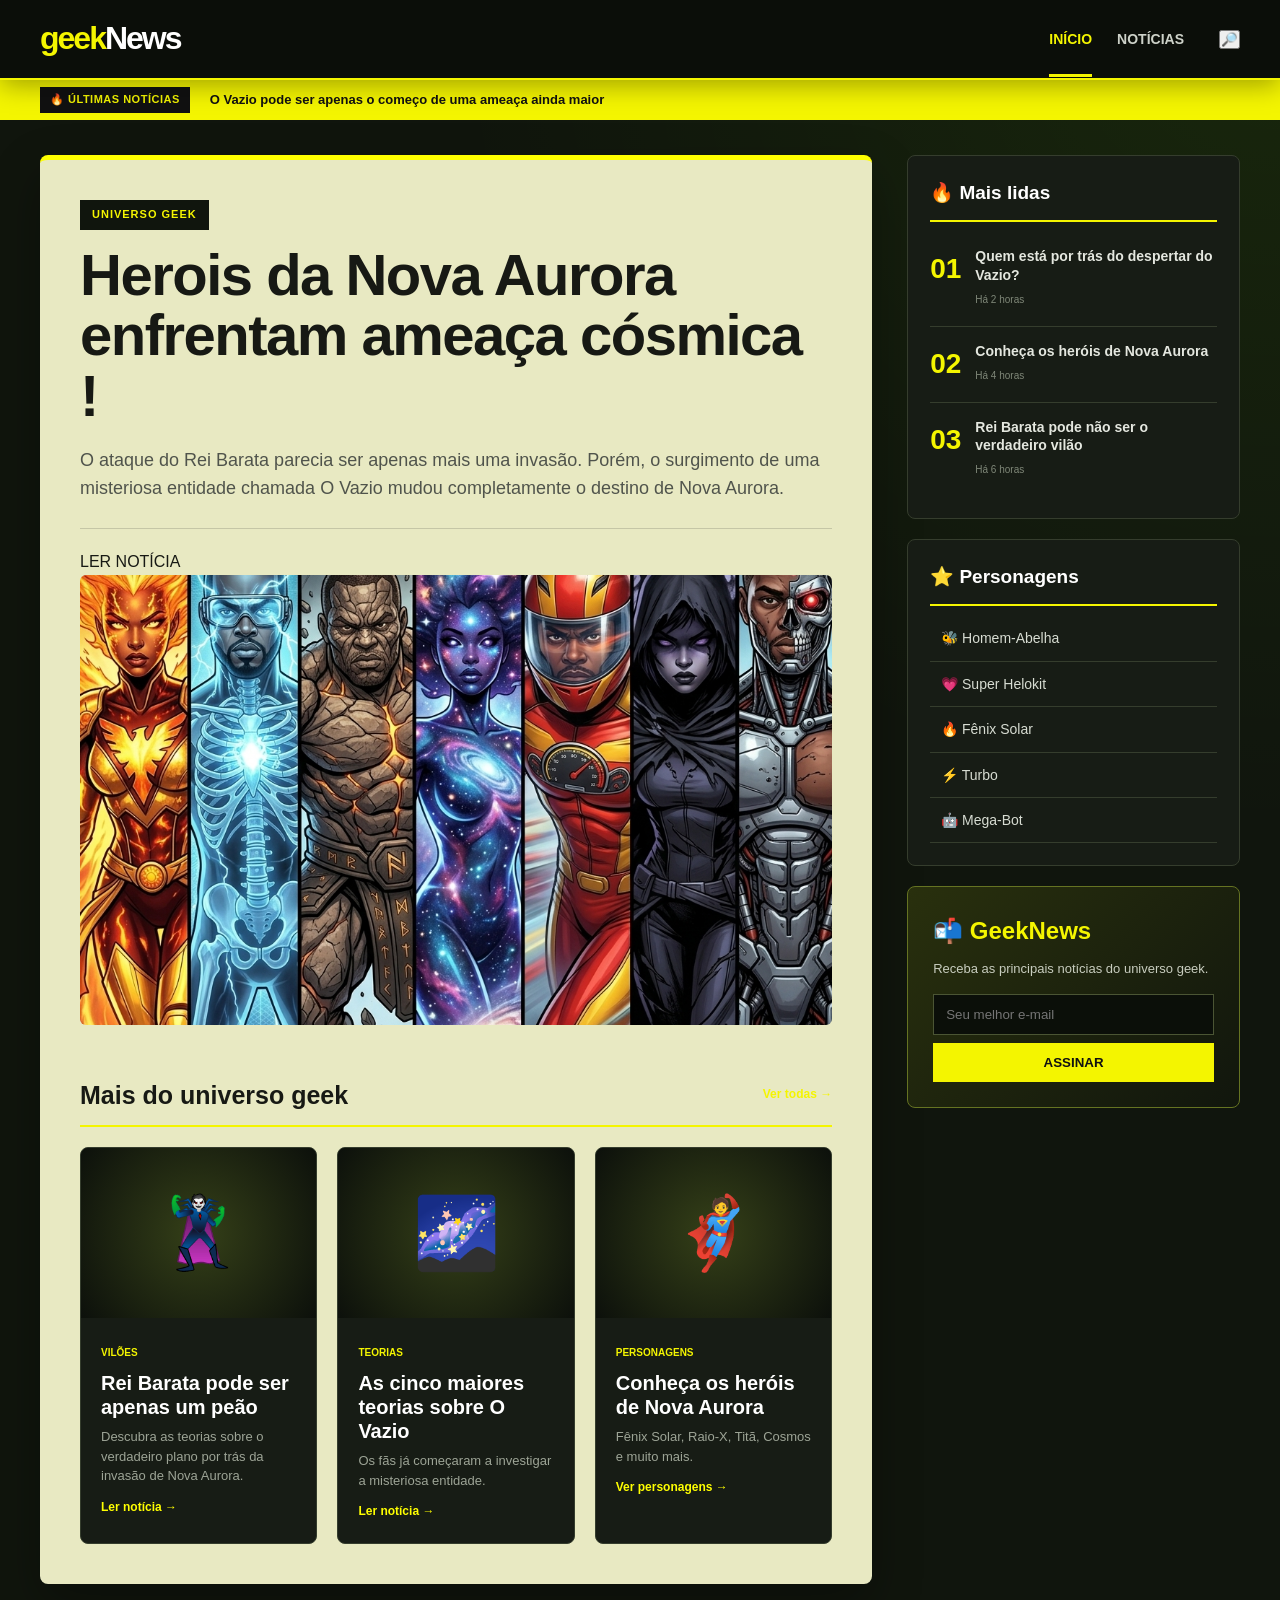
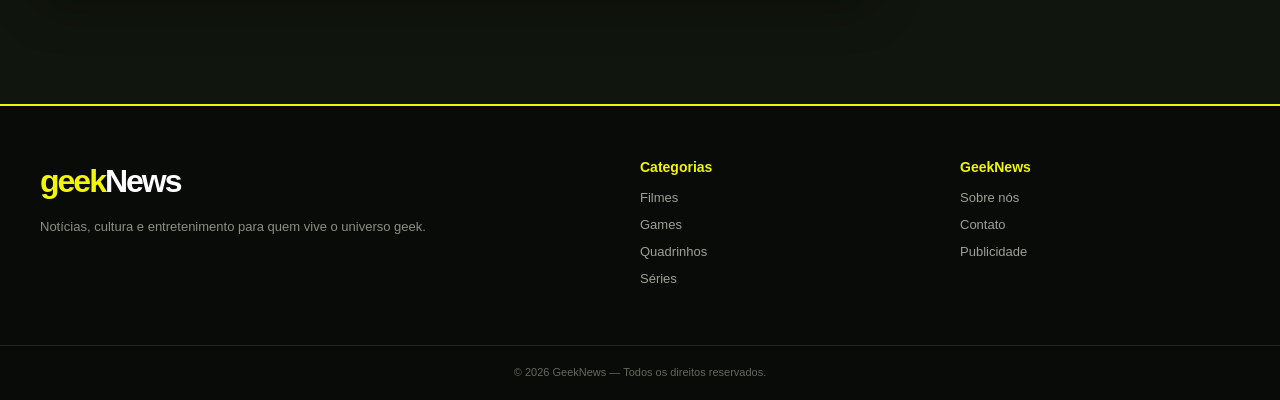
==== commit f0e13045: "Alterações nas paginas e mais adições mudanças na paginas index,1,2 e css." ====
--- a/html/index.html
+++ b/html/index.html
@@ -71,50 +71,153 @@
 
     <main class="container principal">
 
-        <article class="noticia">
-
-            <!-- DESTAQUE PRINCIPAL -->
-
-            <section class="destaque">
-
-                <div class="destaque-texto">
-
-                    <span class="categoria">
-                        UNIVERSO GEEK
-                    </span>
-
-
-                    <h1>Herois da Nova Aurora
-                        enfrentam ameaça cósmica !
-
-                    </h1>
-
-
-                    <p class="subtitulo">
-
-                        O ataque do Rei Barata parecia ser apenas
-                        mais uma invasão. Porém, o surgimento de
-                        uma misteriosa entidade chamada O Vazio
-                        mudou completamente o destino de Nova Aurora.
-
-                    </p>
-
-
-                    <a href="page1.html" class="botao ativo">
-                        LER NOTÍCIA
-                    </a>
-
-                </div>
-
-
-                <div class="imagem">
-
-                    <img src="images/fotoPrincipalCareca.jpg" alt="Careca-Verso">
-
-                </div>
-
-            </section>
-
+        <div class="layout">
+
+            <article class="noticia">
+
+                <!-- DESTAQUE PRINCIPAL -->
+
+                <section class="destaque">
+
+                    <div class="destaque-texto">
+
+                        <span class="categoria">
+                            UNIVERSO GEEK
+                        </span>
+
+
+                        <h1>Herois da Nova Aurora
+                            enfrentam ameaça cósmica !
+
+                        </h1>
+
+
+                        <p class="subtitulo">
+
+                            O ataque do Rei Barata parecia ser apenas
+                            mais uma invasão. Porém, o surgimento de
+                            uma misteriosa entidade chamada O Vazio
+                            mudou completamente o destino de Nova Aurora.
+
+                        </p>
+
+
+                        <a href="page1.html" class="botao ativo">
+                            LER NOTÍCIA
+                        </a>
+
+                    </div>
+
+
+                    <div class="imagem-noticia img">
+
+                        <img src="images/carecaVerso.jpg" alt="Careca-Verso">
+
+                    </div>
+                    <!-- NOTÍCIAS SECUNDÁRIAS -->
+                    <section class="outras-noticias">
+
+                        <div class="titulo-secao">
+
+                            <h2>Mais do universo geek</h2>
+
+                            <a href="#">
+                                Ver todas →
+                            </a>
+
+                        </div>
+
+
+                        <div class="cards">
+
+
+                            <article class="card">
+
+                                <div class="card-imagem">
+                                    🦹
+                                </div>
+
+                                <div class="card-conteudo">
+
+                                    <span>VILÕES</span>
+
+                                    <h3>
+                                        Rei Barata pode ser apenas um peão
+                                    </h3>
+
+                                    <p>
+                                        Descubra as teorias sobre o verdadeiro plano
+                                        por trás da invasão de Nova Aurora.
+                                    </p>
+
+                                    <a href="page2.html">
+                                        Ler notícia →
+                                    </a>
+
+                                </div>
+
+                            </article>
+
+
+                            <article class="card">
+
+                                <div class="card-imagem">
+                                    🌌
+                                </div>
+
+                                <div class="card-conteudo">
+
+                                    <span>TEORIAS</span>
+
+                                    <h3>
+                                        As cinco maiores teorias sobre O Vazio
+                                    </h3>
+
+                                    <p>
+                                        Os fãs já começaram a investigar a misteriosa
+                                        entidade.
+                                    </p>
+
+                                    <a href="page3.html">
+                                        Ler notícia →
+                                    </a>
+
+                                </div>
+
+                            </article>
+
+
+                            <article class="card">
+
+                                <div class="card-imagem">
+                                    🦸
+                                </div>
+
+                                <div class="card-conteudo">
+
+                                    <span>PERSONAGENS</span>
+
+                                    <h3>
+                                        Conheça os heróis de Nova Aurora
+                                    </h3>
+
+                                    <p>
+                                        Fênix Solar, Raio-X, Titã, Cosmos e muito mais.
+                                    </p>
+
+                                    <a href="page4.html">
+                                        Ver personagens →
+                                    </a>
+
+                                </div>
+
+                            </article>
+
+                        </div>
+
+                    </section>
+                </section>
+            </article>
             <aside class="sidebar">
 
 
@@ -216,9 +319,7 @@
                         Receba as principais notícias do universo geek.
                     </p>
 
-                    <input
-                        type="email"
-                        placeholder="Seu melhor e-mail">
+                    <input type="email" placeholder="Seu melhor e-mail">
 
                     <button>
                         ASSINAR
@@ -230,129 +331,6 @@
 
         </div>
 
-            <!-- NOTÍCIAS SECUNDÁRIAS -->
-            <section class="outras-noticias">
-
-                <div class="titulo-secao">
-
-                    <h2>Mais do universo geek</h2>
-
-                    <a href="#">
-                        Ver todas →
-                    </a>
-
-                </div>
-
-
-                <div class="cards">
-
-
-                    <article class="card">
-
-                        <div class="card-imagem">
-                            🦹
-                        </div>
-
-                        <div class="card-conteudo">
-
-                            <span>VILÕES</span>
-
-                            <h3>
-                                Rei Barata pode ser apenas um peão
-                            </h3>
-
-                            <p>
-                                Descubra as teorias sobre o verdadeiro plano
-                                por trás da invasão de Nova Aurora.
-                            </p>
-
-                            <a href="page2.html">
-                                Ler notícia →
-                            </a>
-
-                        </div>
-
-                    </article>
-
-
-                    <article class="card">
-
-                        <div class="card-imagem">
-                            🌌
-                        </div>
-
-                        <div class="card-conteudo">
-
-                            <span>TEORIAS</span>
-
-                            <h3>
-                                As cinco maiores teorias sobre O Vazio
-                            </h3>
-
-                            <p>
-                                Os fãs já começaram a investigar a misteriosa
-                                entidade.
-                            </p>
-
-                            <a href="page3.html">
-                                Ler notícia →
-                            </a>
-
-                        </div>
-
-                    </article>
-
-
-                    <article class="card">
-
-                        <div class="card-imagem">
-                            🦸
-                        </div>
-
-                        <div class="card-conteudo">
-
-                            <span>PERSONAGENS</span>
-
-                            <h3>
-                                Conheça os heróis de Nova Aurora
-                            </h3>
-
-                            <p>
-                                Fênix Solar, Raio-X, Titã, Cosmos e muito mais.
-                            </p>
-
-                            <a href="page4.html">
-                                Ver personagens →
-                            </a>
-
-                        </div>
-
-                    </article>
-
-                </div>
-
-            </section>
-
-            <!-- PERSONAGENS -->
-
-            <section class="personagens">
-
-                <div class="titulo">
-
-                    <h2>
-                        ⭐ Heróis de Nova Aurora
-                    </h2>
-
-                    <a href="page4.html">
-                        Ver todos →
-                    </a>
-
-                </div>
-
-
-                
-
-            </section>
 
         </article>
 
--- a/html/styles/estilo.css
+++ b/html/styles/estilo.css
@@ -1167,52 +1167,3 @@
     }
 
 }
-/* Container do Carrossel */
-.carrossel-container {
-    position: relative;
-    display: flex;
-    align-items: center;
-    max-width: 100%;
-}
-
-.carrossel-track-container {
-    overflow: hidden;
-    width: 100%;
-}
-
-.grid-noticias {
-    display: flex;
-    gap: 20px;
-    transition: transform 0.4s ease-in-out;
-}
-
-/* Garante tamanho uniforme dos Cards */
-.card {
-    min-width: calc(33.333% - 14px); /* Exibe 3 por vez no Desktop */
-    box-sizing: border-box;
-}
-
-/* Botões de Navegação */
-.carrossel-btn {
-    position: absolute;
-    top: 50%;
-    transform: translateY(-50%);
-    background: rgba(0, 0, 0, 0.7);
-    color: #fff;
-    border: none;
-    font-size: 1.5rem;
-    padding: 10px 15px;
-    cursor: pointer;
-    z-index: 10;
-    border-radius: 50%;
-}
-
-.btn-prev { left: -15px; }
-.btn-next { right: -15px; }
-
-/* Responsividade para Telas Menores */
-@media (max-width: 768px) {
-    .card {
-        min-width: 100%; /* Exibe 1 notícia por vez no Mobile */
-    }
-}
